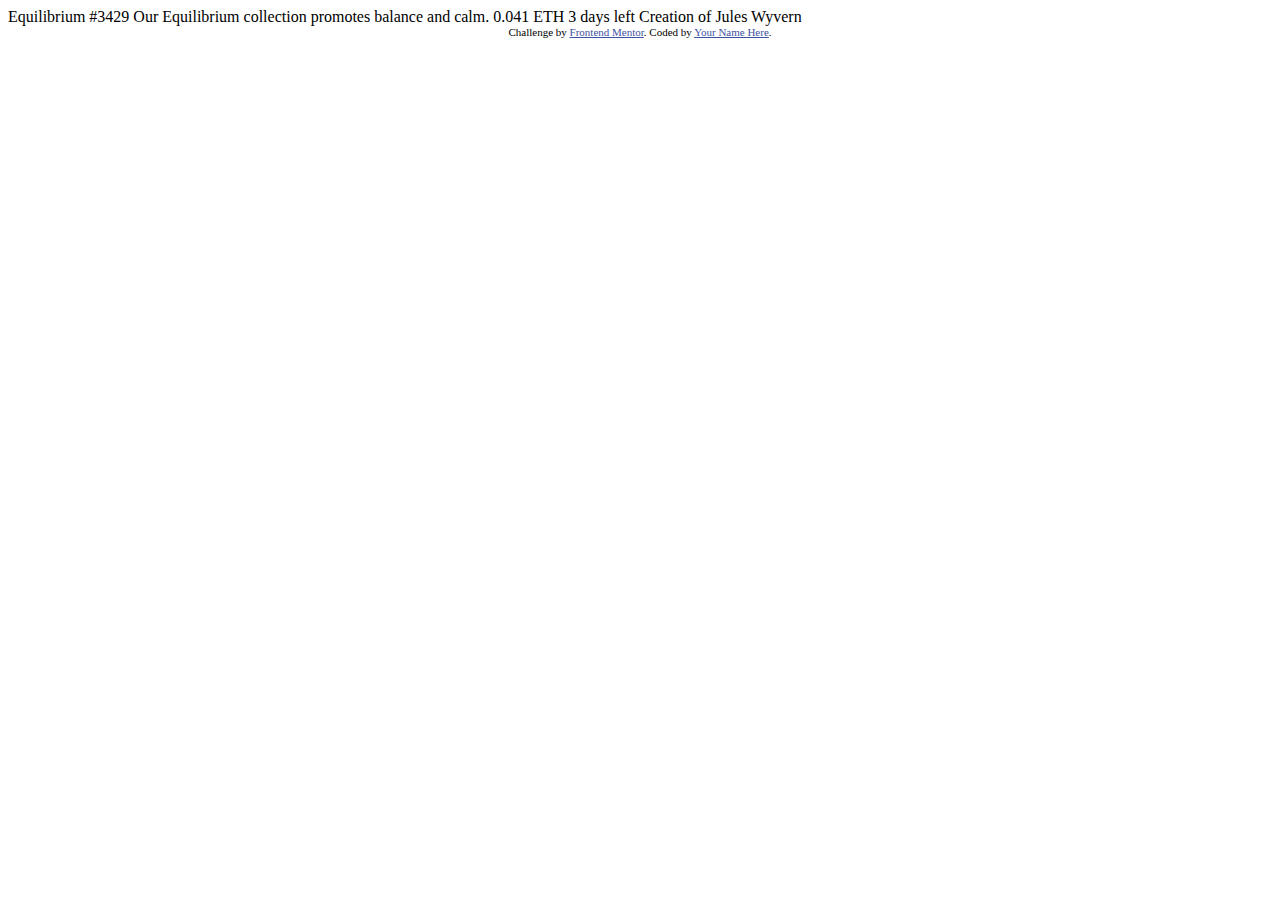
==== nft-preview-card-component-main/index.html @ 8c239cec "d" ====
<!DOCTYPE html>
<html lang="en">
<head>
  <meta charset="UTF-8">
  <meta name="viewport" content="width=device-width, initial-scale=1.0"> <!-- displays site properly based on user's device -->

  <link rel="icon" type="image/png" sizes="32x32" href="./images/favicon-32x32.png">
  
  <title>Frontend Mentor | NFT preview card component</title>

  <!-- Feel free to remove these styles or customise in your own stylesheet 👍 -->
  <style>
    .attribution { font-size: 11px; text-align: center; }
    .attribution a { color: hsl(228, 45%, 44%); }
  </style>
</head>
<body>

  Equilibrium #3429

  Our Equilibrium collection promotes balance and calm.

  0.041 ETH
  3 days left
  
  Creation of Jules Wyvern

  <div class="attribution">
    Challenge by <a href="https://www.frontendmentor.io?ref=challenge" target="_blank">Frontend Mentor</a>. 
    Coded by <a href="#">Your Name Here</a>.
  </div>
</body>
</html>
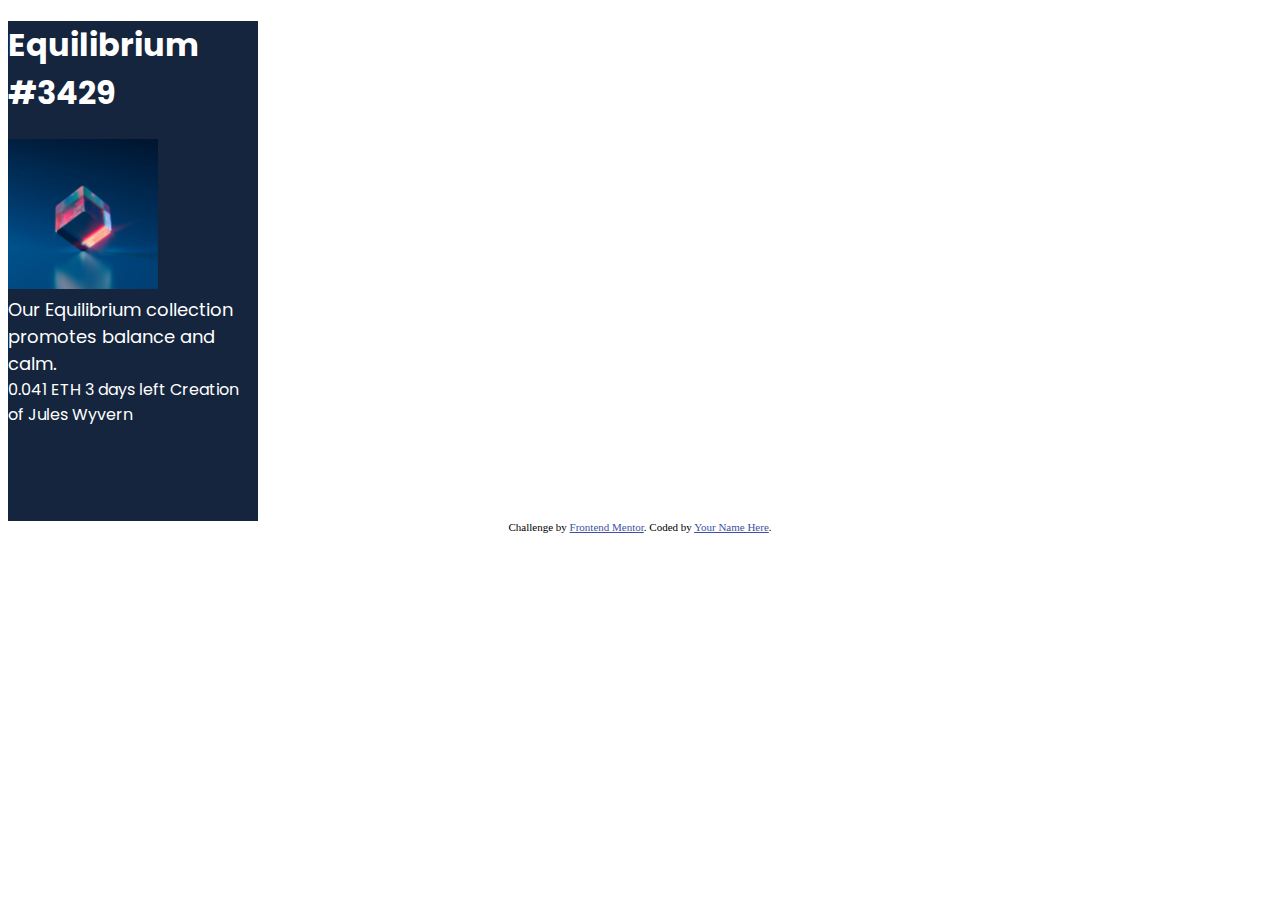
==== commit eb083c5f: "Update index.html" ====
--- a/nft-preview-card-component-main/index.html
+++ b/nft-preview-card-component-main/index.html
@@ -1,33 +1,61 @@
 <!DOCTYPE html>
 <html lang="en">
-<head>
-  <meta charset="UTF-8">
-  <meta name="viewport" content="width=device-width, initial-scale=1.0"> <!-- displays site properly based on user's device -->
+  <head>
+    <meta charset="UTF-8" />
+    <meta name="viewport" content="width=device-width, initial-scale=1.0" />
+    <!-- displays site properly based on user's device -->
 
-  <link rel="icon" type="image/png" sizes="32x32" href="./images/favicon-32x32.png">
-  
-  <title>Frontend Mentor | NFT preview card component</title>
+    <link
+      rel="icon"
+      type="image/png"
+      sizes="32x32"
+      href="./images/favicon-32x32.png"
+    />
 
-  <!-- Feel free to remove these styles or customise in your own stylesheet 👍 -->
-  <style>
-    .attribution { font-size: 11px; text-align: center; }
-    .attribution a { color: hsl(228, 45%, 44%); }
-  </style>
-</head>
-<body>
+    <title>Frontend Mentor | NFT preview card component</title>
 
-  Equilibrium #3429
+    <!-- Feel free to remove these styles or customise in your own stylesheet 👍 -->
+    <style>
+      @import url("https://fonts.googleapis.com/css2?family=Poppins:wght@500;600&display=swap");
+      .attribution {
+        font-size: 11px;
+        text-align: center;
+      }
+      .attribution a {
+        color: hsl(228, 45%, 44%);
+      }
+      .card {
+        background-color: hsl(216, 50%, 16%);
+        width: 250px;
+        height: 500px;
+        font-family: "Poppins", sans-serif;
+        color: #ffffff;
+      }
 
-  Our Equilibrium collection promotes balance and calm.
+      .description {
+        font-size: 18px;
+      }
+      img {
+        width: 150px;
+        height: 150px;
+      }
+    </style>
+  </head>
+  <body>
+    <div class="card">
+      <h1>Equilibrium #3429</h1>
+      <img src="./images/image-equilibrium.jpg" alt="">
+      <div class="description">
+        Our Equilibrium collection promotes balance and calm.
+      </div>
+      <div class="bottom">0.041 ETH 3 days left Creation of Jules Wyvern</div>
+    </div>
 
-  0.041 ETH
-  3 days left
-  
-  Creation of Jules Wyvern
-
-  <div class="attribution">
-    Challenge by <a href="https://www.frontendmentor.io?ref=challenge" target="_blank">Frontend Mentor</a>. 
-    Coded by <a href="#">Your Name Here</a>.
-  </div>
-</body>
-</html>+    <div class="attribution">
+      Challenge by
+      <a href="https://www.frontendmentor.io?ref=challenge" target="_blank"
+        >Frontend Mentor</a
+      >. Coded by <a href="#">Your Name Here</a>.
+    </div>
+  </body>
+</html>
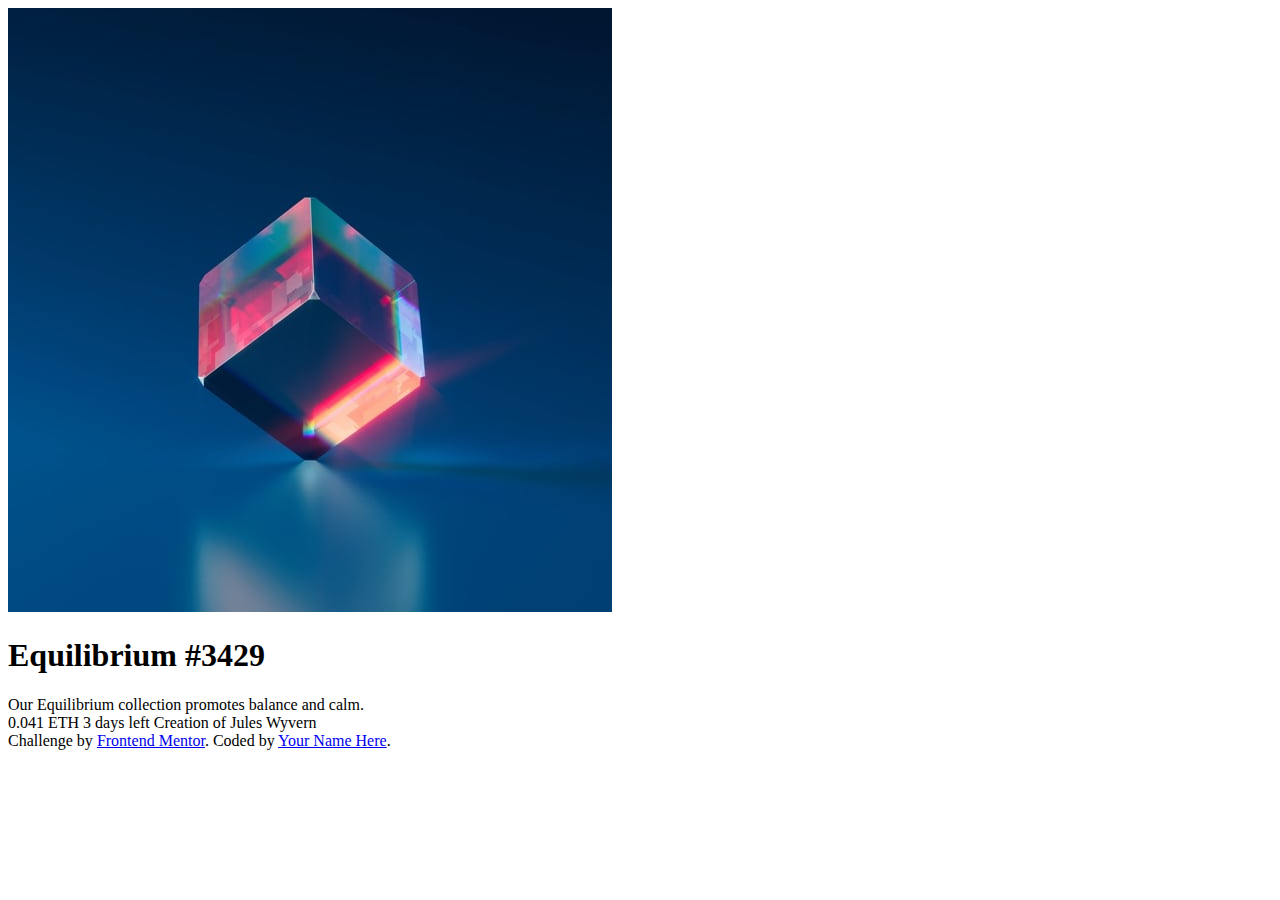
==== commit 769b3ba8: "move css to external style sheet" ====
--- a/nft-preview-card-component-main/index.html
+++ b/nft-preview-card-component-main/index.html
@@ -13,38 +13,19 @@
     />
 
     <title>Frontend Mentor | NFT preview card component</title>
-
+    <link rel="stylesheet" href="style.css">
     <!-- Feel free to remove these styles or customise in your own stylesheet 👍 -->
-    <style>
-      @import url("https://fonts.googleapis.com/css2?family=Poppins:wght@500;600&display=swap");
-      .attribution {
-        font-size: 11px;
-        text-align: center;
-      }
-      .attribution a {
-        color: hsl(228, 45%, 44%);
-      }
-      .card {
-        background-color: hsl(216, 50%, 16%);
-        width: 250px;
-        height: 500px;
-        font-family: "Poppins", sans-serif;
-        color: #ffffff;
-      }
-
-      .description {
-        font-size: 18px;
-      }
-      img {
-        width: 150px;
-        height: 150px;
-      }
-    </style>
+    
   </head>
   <body>
     <div class="card">
-      <h1>Equilibrium #3429</h1>
-      <img src="./images/image-equilibrium.jpg" alt="">
+      <div class="img">
+        <img src="./images/image-equilibrium.jpg" alt="" />
+      </div>
+      <div class="title">
+        <h1>Equilibrium #3429</h1>
+      </div>
+
       <div class="description">
         Our Equilibrium collection promotes balance and calm.
       </div>
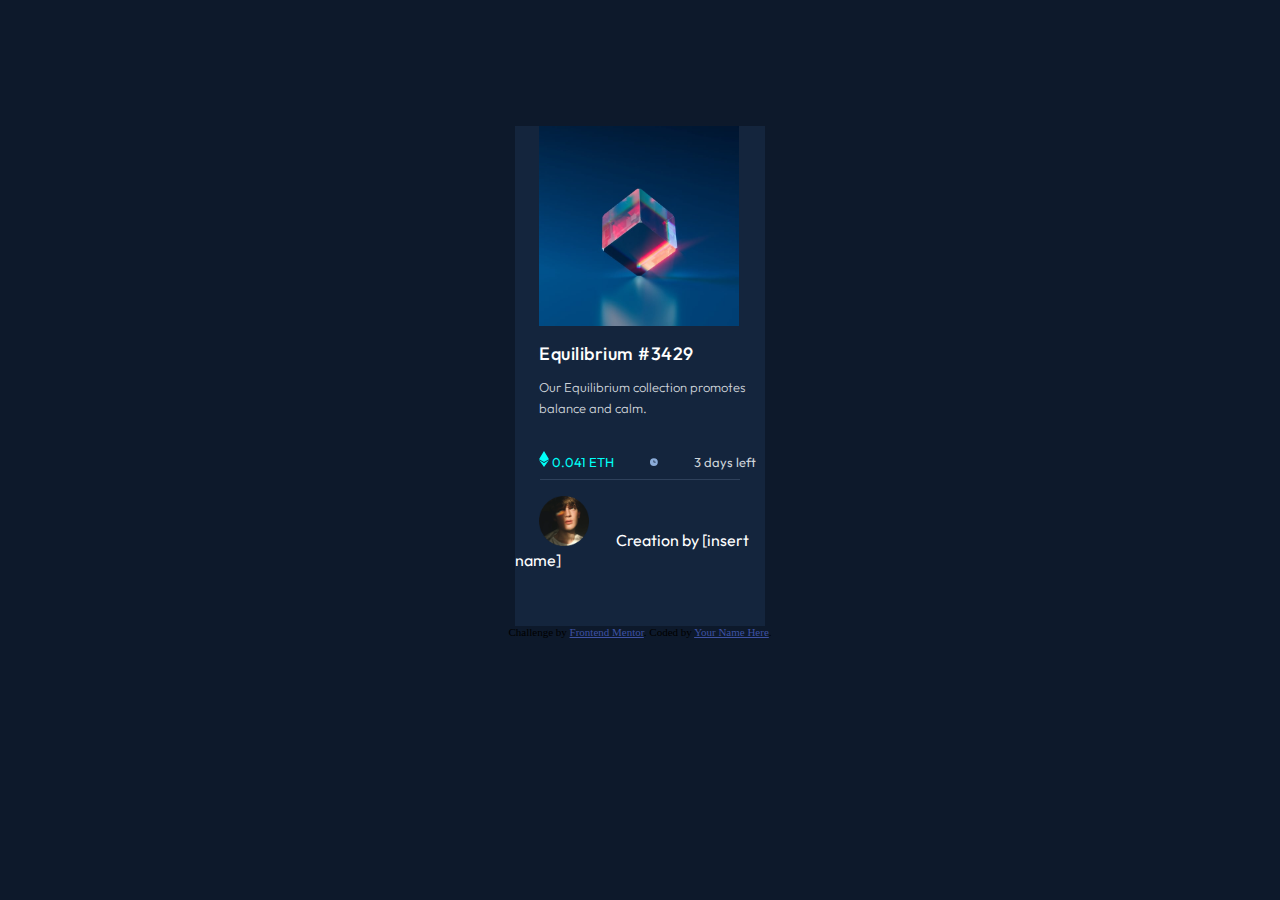
==== commit 743fd404: "f" ====
--- a/nft-preview-card-component-main/index.html
+++ b/nft-preview-card-component-main/index.html
@@ -13,9 +13,7 @@
     />
 
     <title>Frontend Mentor | NFT preview card component</title>
-    <link rel="stylesheet" href="style.css">
-    <!-- Feel free to remove these styles or customise in your own stylesheet 👍 -->
-    
+    <link rel="stylesheet" href="style.css" />
   </head>
   <body>
     <div class="card">
@@ -29,7 +27,23 @@
       <div class="description">
         Our Equilibrium collection promotes balance and calm.
       </div>
-      <div class="bottom">0.041 ETH 3 days left Creation of Jules Wyvern</div>
+      <div class="bottom">
+        <img class="eth" src="./images/icon-ethereum.svg" alt="" />
+        <span id="price">0.041 ETH</span>
+        <img src="./images/icon-clock.svg" alt="" class="eth" id="time" />
+        <span id="time">3 days left </span>
+        <br />
+        <div class="hr">
+          <hr />
+        </div>
+
+        <div class="createdby">
+          <p>
+            <img src="./images/image-avatar.png" alt="" /> Creation by [insert
+            name]
+          </p>
+        </div>
+      </div>
     </div>
 
     <div class="attribution">
--- a/nft-preview-card-component-main/style.css
+++ b/nft-preview-card-component-main/style.css
@@ -0,0 +1,78 @@
+@import url("https://fonts.googleapis.com/css2?family=Outfit:wght@300;400;600&display=swap");
+body {
+  background-color: hsl(217, 54%, 11%);
+}
+.attribution {
+  font-size: 11px;
+  text-align: center;
+}
+.attribution a {
+  color: hsl(228, 45%, 44%);
+}
+.card {
+  background-color: hsl(216, 50%, 16%);
+  width: 250px;
+  height: 500px;
+  font-family: "Outfit", sans-serif;
+  color: #ffffff;
+
+  margin-left: auto;
+  margin-right: auto;
+  margin-top: 10%;
+  margin-bottom: auto;
+}
+h1 {
+  font-size: 18px;
+  font-weight: 500;
+  padding-left: 1.5rem;
+  letter-spacing: 0.5px;
+}
+.description {
+  font-size: 13px;
+  font-weight: 300;
+  padding-left: 1.5rem;
+  width: 250px;
+  text-align: start;
+  color: #ced4da;
+  line-height: 1.6;
+}
+img {
+  width: 200px;
+  padding-left: 1.5rem;
+  padding-right: 1.5rem;
+}
+.eth {
+  width: 10px;
+  height: auto;
+  padding-left: 1.5rem;
+  padding-right: 0px;
+}
+#price {
+  font-size: 13px;
+  color: hsl(178, 100%, 50%);
+  font-weight: 400;
+}
+.bottom {
+  margin-top: 2rem;
+  width: 250px;
+  height: 150px;
+}
+#time {
+  color: #ced4da;
+  font-size: 13px;
+  font-weight: 400;
+padding-left: 2rem;
+}
+.hr {
+  width: 200px;
+  margin: 0 auto;
+}
+hr {
+  background-color: hsl(215, 32%, 27%);
+  border: none;
+  height: 0.5px;
+}
+.createdby img {
+    height: 50px;
+    width: auto;
+}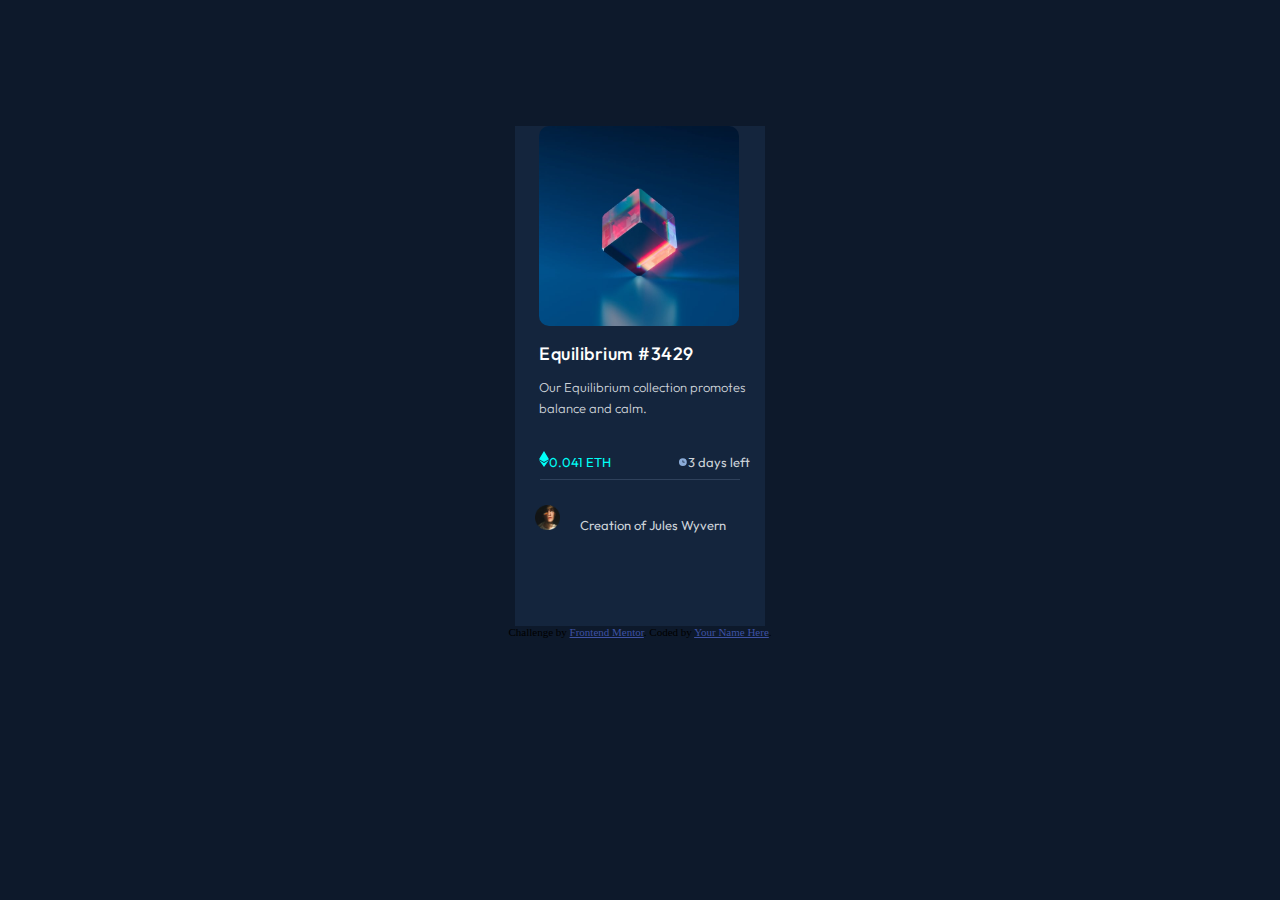
==== commit 885da804: "finished layout, finalising changes" ====
--- a/nft-preview-card-component-main/index.html
+++ b/nft-preview-card-component-main/index.html
@@ -18,7 +18,7 @@
   <body>
     <div class="card">
       <div class="img">
-        <img src="./images/image-equilibrium.jpg" alt="" />
+        <img src="./images/image-equilibrium.jpg" alt="" / id="Equilibrium">
       </div>
       <div class="title">
         <h1>Equilibrium #3429</h1>
@@ -28,21 +28,25 @@
         Our Equilibrium collection promotes balance and calm.
       </div>
       <div class="bottom">
-        <img class="eth" src="./images/icon-ethereum.svg" alt="" />
-        <span id="price">0.041 ETH</span>
-        <img src="./images/icon-clock.svg" alt="" class="eth" id="time" />
-        <span id="time">3 days left </span>
+        <span id="price"
+          ><img class="eth" src="./images/icon-ethereum.svg" alt="" />0.041
+          ETH</span
+        >
+
+        <span id="time"
+          ><img src="./images/icon-clock.svg" alt="" class="time" id="time" />3
+          days left
+        </span>
         <br />
         <div class="hr">
           <hr />
         </div>
-
-        <div class="createdby">
-          <p>
-            <img src="./images/image-avatar.png" alt="" /> Creation by [insert
-            name]
-          </p>
-        </div>
+      </div>
+      <div id="createdby">
+        <span
+          ><img src="./images/image-avatar.png" alt="" />Creation of Jules
+          Wyvern</span
+        >
       </div>
     </div>
 
--- a/nft-preview-card-component-main/style.css
+++ b/nft-preview-card-component-main/style.css
@@ -37,9 +37,6 @@
   line-height: 1.6;
 }
 img {
-  width: 200px;
-  padding-left: 1.5rem;
-  padding-right: 1.5rem;
 }
 .eth {
   width: 10px;
@@ -61,7 +58,7 @@
   color: #ced4da;
   font-size: 13px;
   font-weight: 400;
-padding-left: 2rem;
+  padding-left: 2rem;
 }
 .hr {
   width: 200px;
@@ -72,7 +69,31 @@
   border: none;
   height: 0.5px;
 }
-.createdby img {
-    height: 50px;
-    width: auto;
-}+.time {
+  width: 10px;
+  height: auto;
+  padding: 0%;
+}
+#createdby img {
+  width: auto;
+  height: 25px;
+  padding-right: 20px;
+  margin: auto;
+}
+#createdby {
+  margin-top: -6rem;
+  width: 250px;
+  height: 100px;
+  padding-left: 20px;
+  margin-right: 5rem;
+  font-size: 13px;
+  color: #ced4da;
+}
+
+#Equilibrium {
+  border-radius: 10px;
+  border: 10px black;
+  width: 200px;
+  margin-left: 1.5rem;
+  margin-right: 1.5rem;
+}
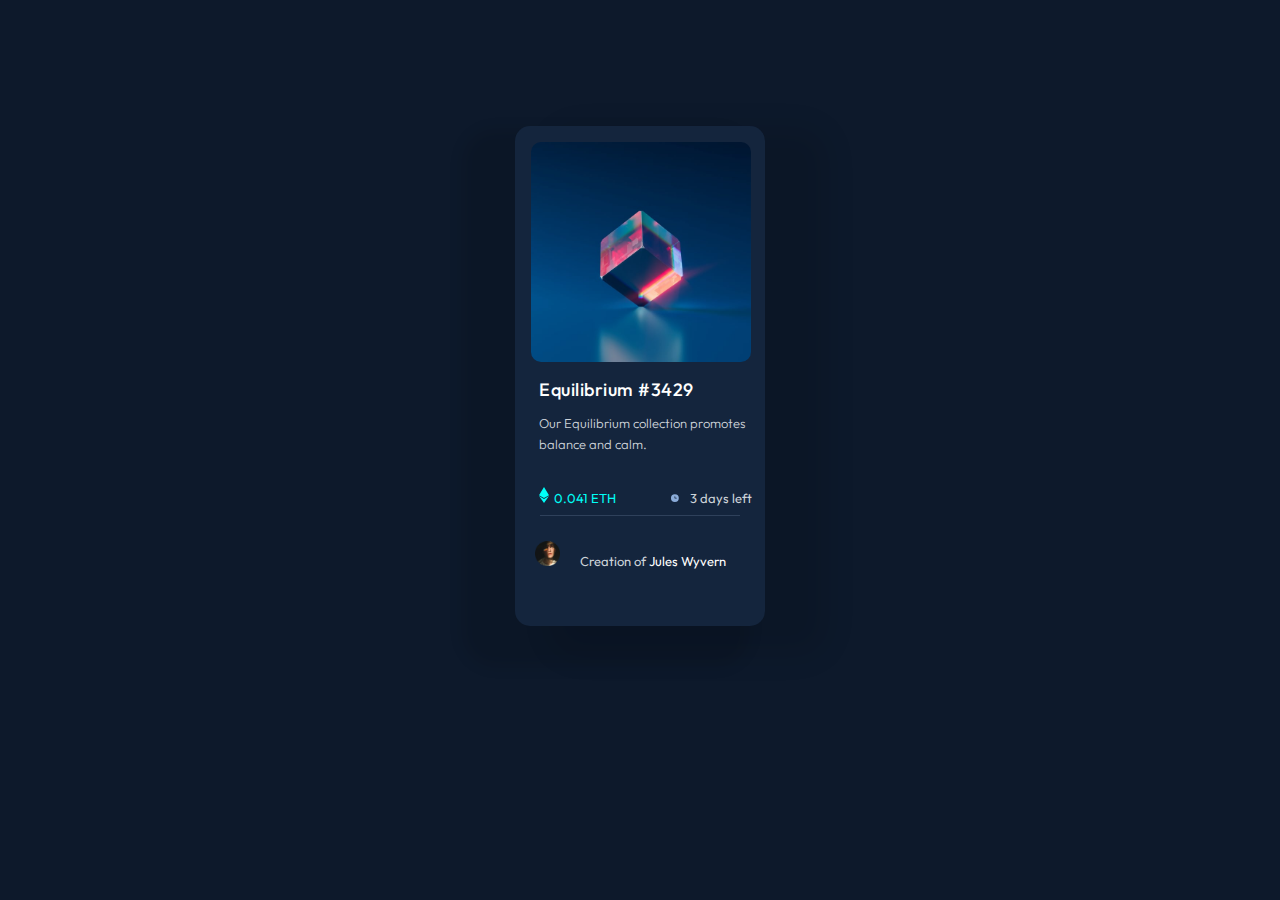
==== commit afb792a7: "final product" ====
--- a/nft-preview-card-component-main/index.html
+++ b/nft-preview-card-component-main/index.html
@@ -30,8 +30,7 @@
       <div class="bottom">
         <span id="price"
           ><img class="eth" src="./images/icon-ethereum.svg" alt="" />0.041
-          ETH</span
-        >
+          ETH</span>
 
         <span id="time"
           ><img src="./images/icon-clock.svg" alt="" class="time" id="time" />3
@@ -43,18 +42,13 @@
         </div>
       </div>
       <div id="createdby">
-        <span
-          ><img src="./images/image-avatar.png" alt="" />Creation of Jules
-          Wyvern</span
-        >
+        <span><img src="./images/image-avatar.png" alt="" />Creation of
+          <span id="white">Jules Wyvern</span>
+        </span>
       </div>
     </div>
 
-    <div class="attribution">
-      Challenge by
-      <a href="https://www.frontendmentor.io?ref=challenge" target="_blank"
-        >Frontend Mentor</a
-      >. Coded by <a href="#">Your Name Here</a>.
+   
     </div>
   </body>
 </html>
--- a/nft-preview-card-component-main/style.css
+++ b/nft-preview-card-component-main/style.css
@@ -6,20 +6,19 @@
   font-size: 11px;
   text-align: center;
 }
-.attribution a {
-  color: hsl(228, 45%, 44%);
-}
+
 .card {
   background-color: hsl(216, 50%, 16%);
   width: 250px;
   height: 500px;
   font-family: "Outfit", sans-serif;
   color: #ffffff;
-
+border-radius: 15px;
   margin-left: auto;
   margin-right: auto;
   margin-top: 10%;
   margin-bottom: auto;
+  box-shadow: -34px 22px 14px 19px rgba(0,0,0,0.1),49px 16px 29px 14px rgba(0,0,0,0.1);
 }
 h1 {
   font-size: 18px;
@@ -36,13 +35,12 @@
   color: #ced4da;
   line-height: 1.6;
 }
-img {
-}
+
 .eth {
   width: 10px;
   height: auto;
   padding-left: 1.5rem;
-  padding-right: 0px;
+  padding-right: 5px;
 }
 #price {
   font-size: 13px;
@@ -58,7 +56,7 @@
   color: #ced4da;
   font-size: 13px;
   font-weight: 400;
-  padding-left: 2rem;
+  padding-left: 1.6rem;
 }
 .hr {
   width: 200px;
@@ -72,7 +70,7 @@
 .time {
   width: 10px;
   height: auto;
-  padding: 0%;
+  padding-right: 10px;
 }
 #createdby img {
   width: auto;
@@ -93,7 +91,11 @@
 #Equilibrium {
   border-radius: 10px;
   border: 10px black;
-  width: 200px;
-  margin-left: 1.5rem;
-  margin-right: 1.5rem;
+  width: 220px;
+  margin-left: 1rem;
+  margin-right: 1rem;
+  margin-top: 1rem;
 }
+#white {
+    color:#ffffff;
+}
